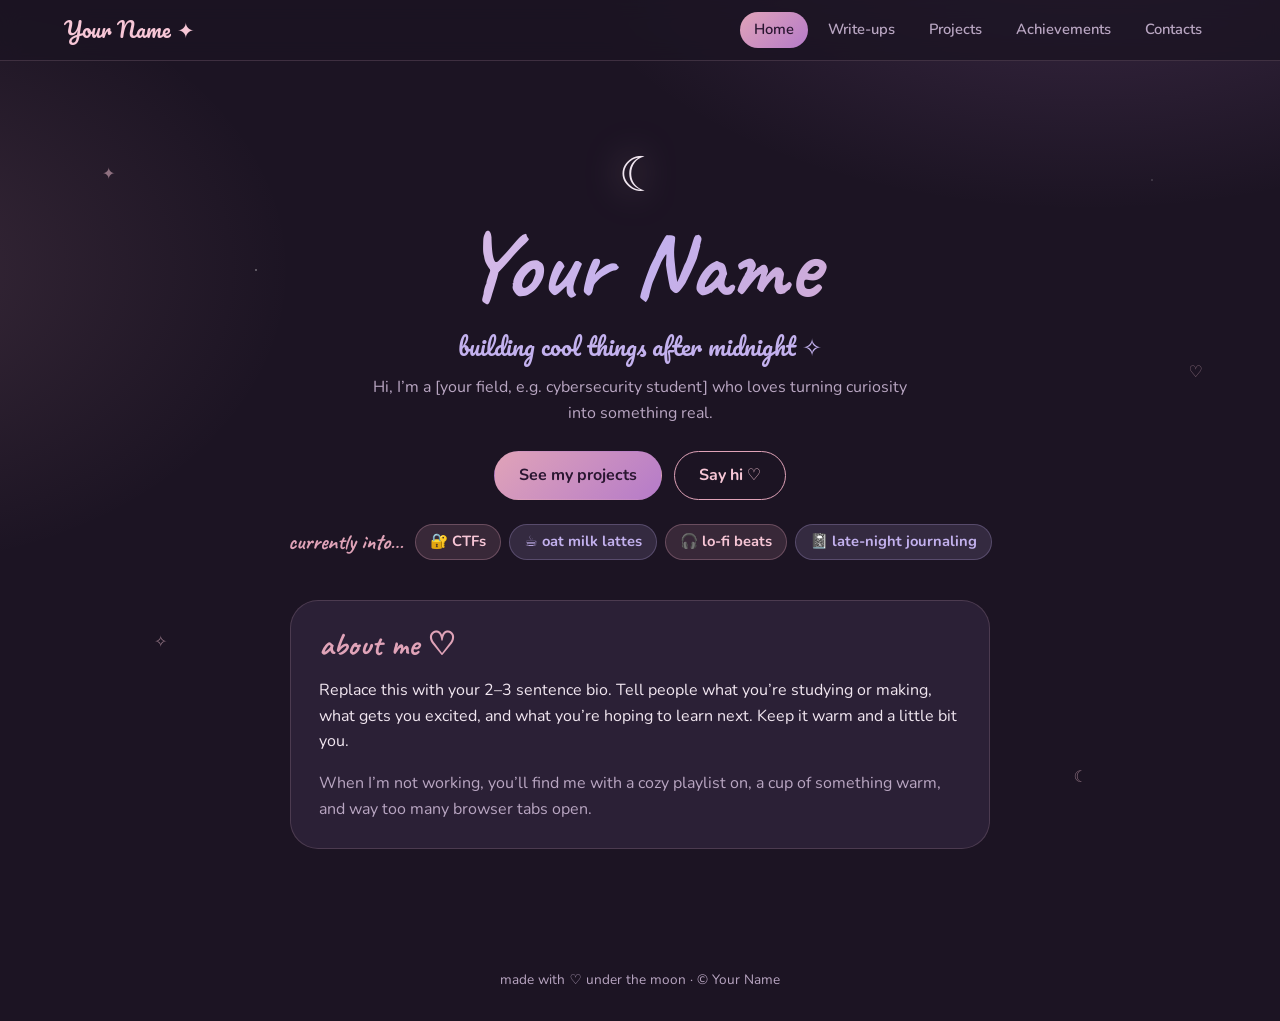
==== Portfolio.html @ 2ff6a471 "Add files via upload" ====
<!DOCTYPE html>
<html lang="en">
<head>
<meta charset="utf-8">
<meta name="viewport" content="width=device-width, initial-scale=1, viewport-fit=cover">
<title>Your Name ✦ Portfolio</title>
<link rel="preconnect" href="https://fonts.googleapis.com">
<link rel="preconnect" href="https://fonts.gstatic.com" crossorigin>
<link href="https://fonts.googleapis.com/css2?family=Caveat:wght@500;700&family=Nunito:wght@400;600;700&family=Pacifico&display=swap" rel="stylesheet">
<style>
:root{
  color-scheme:dark;
  --bg:#1c1423;--bg2:#251a2e;--card:#2b2036;--card2:#33253f;
  --text:#f1e6f0;--muted:#b9a6c2;--rose:#e0a3b8;--blush:#f7c6d6;--lav:#c3b1ee;--orchid:#b57bc9;
  --line:rgba(247,198,214,.16);--glow:0 8px 30px rgba(224,163,184,.28);
  box-sizing:border-box;padding-top:env(safe-area-inset-top,0px);padding-bottom:env(safe-area-inset-bottom,0px);
}
html{scroll-padding-top:env(safe-area-inset-top,0px);scroll-behavior:smooth}
*,*::before,*::after{box-sizing:border-box}
body{margin:0;background:var(--bg);color:var(--text);font-family:'Nunito',system-ui,sans-serif;line-height:1.6;min-height:100vh;
  background-image:
   radial-gradient(900px 500px at 85% -10%,rgba(181,123,201,.22),transparent 60%),
   radial-gradient(700px 500px at -10% 30%,rgba(224,163,184,.14),transparent 60%),
   radial-gradient(1.5px 1.5px at 20% 30%,#fff8,transparent),radial-gradient(1.5px 1.5px at 70% 60%,#fff6,transparent),
   radial-gradient(1px 1px at 40% 80%,#fff7,transparent),radial-gradient(1px 1px at 90% 20%,#fff7,transparent);
  background-attachment:fixed}
body::before{content:"";position:fixed;inset:0 0 auto;height:env(safe-area-inset-top,0px);background:var(--bg);z-index:10}
h1,h2,h3{font-family:'Caveat',cursive;font-weight:700;margin:0;line-height:1.1}
a{color:inherit;text-decoration:none}
header{position:sticky;top:env(safe-area-inset-top,0px);z-index:9;display:flex;flex-wrap:wrap;gap:10px;align-items:center;justify-content:space-between;
  padding:12px 5vw;background:rgba(28,20,35,.82);backdrop-filter:blur(10px);border-bottom:1px solid var(--line)}
.logo{font-family:'Pacifico',cursive;font-size:1.3rem;color:var(--blush)}
nav{display:flex;gap:6px;flex-wrap:wrap}
nav a{padding:6px 14px;border-radius:999px;color:var(--muted);font-weight:600;font-size:.92rem;transition:.2s}
nav a:hover{color:var(--blush);background:rgba(247,198,214,.08)}
nav a.on{background:linear-gradient(135deg,var(--rose),var(--orchid));color:#2a1631}
main{max-width:1050px;margin:0 auto;padding:40px 5vw 70px}
.page{display:none;animation:fade .5s ease}
.page.on{display:block}
@keyframes fade{from{opacity:0;transform:translateY(10px)}to{opacity:1;transform:none}}
.h2{font-size:clamp(2.4rem,6vw,3.4rem);color:var(--blush);margin-bottom:6px}
.sub{color:var(--muted);margin:0 0 26px}
.hero{text-align:center;padding:36px 0 10px;position:relative}
.moon{font-size:3rem;filter:drop-shadow(0 0 18px rgba(247,198,214,.6));animation:float 5s ease-in-out infinite}
@keyframes float{50%{transform:translateY(-8px)}}
.hero h1{font-size:clamp(3.4rem,11vw,6rem);background:linear-gradient(120deg,var(--blush),var(--lav),var(--rose));-webkit-background-clip:text;background-clip:text;color:transparent}
.tag-line{font-family:'Pacifico',cursive;color:var(--lav);font-size:clamp(1.1rem,3vw,1.5rem);margin:8px 0}
.intro{max-width:560px;margin:10px auto;color:var(--muted)}
.btns{display:flex;gap:12px;justify-content:center;flex-wrap:wrap;margin:24px 0}
.btn{display:inline-block;padding:11px 24px;border-radius:999px;font-weight:700;border:1.5px solid var(--rose);cursor:pointer;font:inherit;font-weight:700;transition:.25s;color:var(--blush);background:transparent}
.btn.fill{background:linear-gradient(135deg,var(--rose),var(--orchid));color:#2a1631;border-color:transparent}
.btn:hover{transform:translateY(-2px);box-shadow:var(--glow)}
.about{background:var(--card);border:1px solid var(--line);border-radius:28px;padding:26px 28px;margin:30px auto;max-width:700px;text-align:left}
.about h3{font-size:2rem;color:var(--rose)}
.pill{display:inline-block;padding:3px 12px;border-radius:999px;background:rgba(195,177,238,.14);color:var(--lav);font-size:.8rem;font-weight:700;border:1px solid rgba(195,177,238,.25)}
.pill.pk{background:rgba(224,163,184,.14);color:var(--blush);border-color:rgba(224,163,184,.3)}
.into{display:flex;gap:8px;flex-wrap:wrap;justify-content:center;align-items:center;margin-top:10px}
.into b{font-family:'Caveat',cursive;font-size:1.4rem;color:var(--rose);margin-right:4px}
.into .pill{font-size:.92rem;padding:5px 14px}
.grid{display:grid;grid-template-columns:repeat(auto-fill,minmax(260px,1fr));gap:20px}
.card{background:linear-gradient(160deg,var(--card),var(--card2));border:1px solid var(--line);border-radius:24px;padding:22px;display:flex;flex-direction:column;gap:10px;transition:.25s}
.card:hover{transform:translateY(-4px);box-shadow:var(--glow);border-color:rgba(247,198,214,.4)}
.card h3{font-size:1.8rem;color:var(--blush)}
.card p{margin:0;color:var(--muted);font-size:.95rem}
.date{font-size:.8rem;color:var(--orchid);font-weight:700;letter-spacing:.05em}
.tags{display:flex;gap:6px;flex-wrap:wrap}
.more{margin-top:auto;color:var(--rose);font-weight:700}
.more:hover{color:var(--blush)}
.filters{display:flex;gap:8px;flex-wrap:wrap;margin-bottom:22px}
.filters button{border:1.5px solid var(--line);background:transparent;color:var(--muted);padding:6px 16px;border-radius:999px;cursor:pointer;font:inherit;font-weight:600;font-size:.9rem;transition:.2s}
.filters button:hover{border-color:var(--rose);color:var(--blush)}
.filters button.on{background:var(--rose);color:#2a1631;border-color:var(--rose)}
.links{display:flex;gap:8px;margin-top:auto;flex-wrap:wrap}
.links .btn{padding:6px 16px;font-size:.85rem}
.timeline{position:relative;padding-left:34px;max-width:720px}
.timeline::before{content:"";position:absolute;left:12px;top:6px;bottom:6px;width:2px;background:linear-gradient(var(--rose),var(--lav),transparent)}
.ach{position:relative;background:var(--card);border:1px solid var(--line);border-radius:22px;padding:16px 20px;margin-bottom:16px;transition:.25s}
.ach:hover{box-shadow:var(--glow);transform:translateX(4px)}
.ach .ic{position:absolute;left:-34px;top:14px;width:26px;height:26px;border-radius:50%;background:var(--bg2);border:2px solid var(--rose);display:grid;place-items:center;font-size:.8rem}
.ach h3{font-size:1.6rem;color:var(--blush)}
.ach p{margin:2px 0 0;color:var(--muted);font-size:.93rem}
.cwrap{display:grid;grid-template-columns:repeat(auto-fit,minmax(280px,1fr));gap:24px;align-items:start}
.socials{display:flex;flex-direction:column;gap:12px}
.socials a{display:flex;align-items:center;gap:12px;padding:12px 20px;border-radius:999px;background:var(--card);border:1px solid var(--line);font-weight:700;transition:.25s}
.socials a:hover{box-shadow:var(--glow);transform:translateX(4px);border-color:var(--rose);color:var(--blush)}
form{background:var(--card);border:1px solid var(--line);border-radius:28px;padding:24px;display:flex;flex-direction:column;gap:14px}
label{font-weight:700;font-size:.9rem;color:var(--lav)}
input,textarea{width:100%;margin-top:4px;padding:11px 16px;border-radius:18px;border:1.5px solid var(--line);background:var(--bg2);color:var(--text);font:inherit;outline:none;transition:.2s}
input:focus,textarea:focus{border-color:var(--rose);box-shadow:0 0 0 3px rgba(224,163,184,.18)}
textarea{min-height:110px;resize:vertical}
.thanks{display:none;text-align:center;padding:30px 10px}
.thanks h3{font-size:2.4rem;color:var(--blush)}
footer{text-align:center;color:var(--muted);padding:20px 5vw 30px;font-size:.85rem}
.sp{position:fixed;pointer-events:none;color:var(--blush);opacity:.5;animation:tw 4s ease-in-out infinite;z-index:0}
@keyframes tw{50%{opacity:.1;transform:scale(.6)}}
main,header,footer{position:relative;z-index:1}
@media(prefers-reduced-motion:reduce){*{animation:none!important}}
</style>
</head>
<body>
<span class="sp" style="top:18%;left:8%">✦</span><span class="sp" style="top:40%;right:6%;animation-delay:1s">♡</span>
<span class="sp" style="top:70%;left:12%;animation-delay:2s">✧</span><span class="sp" style="top:85%;right:15%;animation-delay:.5s">☾</span>
<header>
  <a class="logo" href="#home">Your Name ✦</a>
  <nav id="nav">
    <a href="#home">Home</a><a href="#writeups">Write-ups</a><a href="#projects">Projects</a><a href="#achievements">Achievements</a><a href="#contacts">Contacts</a>
  </nav>
</header>
<main>
<section class="page" id="home">
  <div class="hero">
    <div class="moon">☾</div>
    <h1>Your Name</h1>
    <div class="tag-line">building cool things after midnight ✧</div>
    <p class="intro">Hi, I’m a [your field, e.g. cybersecurity student] who loves turning curiosity into something real.</p>
    <div class="btns"><a class="btn fill" href="#projects">See my projects</a><a class="btn" href="#contacts">Say hi ♡</a></div>
    <div class="into"><b>currently into…</b><span class="pill pk">🔐 CTFs</span><span class="pill">☕ oat milk lattes</span><span class="pill pk">🎧 lo-fi beats</span><span class="pill">📓 late-night journaling</span></div>
  </div>
  <div class="about">
    <h3>about me ♡</h3>
    <p>Replace this with your 2–3 sentence bio. Tell people what you’re studying or making, what gets you excited, and what you’re hoping to learn next. Keep it warm and a little bit you.</p>
    <p style="margin-bottom:0;color:var(--muted)">When I’m not working, you’ll find me with a cozy playlist on, a cup of something warm, and way too many browser tabs open.</p>
  </div>
</section>

<section class="page" id="writeups">
  <h2 class="h2">Write-ups</h2><p class="sub">Notes, walkthroughs and things I figured out the hard way.</p>
  <div class="filters" id="wf"></div><div class="grid" id="wg"></div>
</section>

<section class="page" id="projects">
  <h2 class="h2">Projects</h2><p class="sub">Little experiments and bigger builds.</p>
  <div class="grid" id="pg"></div>
</section>

<section class="page" id="achievements">
  <h2 class="h2">Achievements</h2><p class="sub">Small wins and big milestones ✦</p>
  <div class="timeline" id="at"></div>
</section>

<section class="page" id="contacts">
  <h2 class="h2">Say hi ♡</h2><p class="sub">I’d love to hear from you. Collabs, questions, or just good music recs.</p>
  <div class="cwrap">
    <div class="socials">
      <a href="mailto:you@example.com">💌 you@example.com</a>
      <a href="https://linkedin.com/" target="_blank" rel="noopener">💼 LinkedIn</a>
      <a href="https://github.com/" target="_blank" rel="noopener">🐙 GitHub</a>
      <a href="https://instagram.com/" target="_blank" rel="noopener">📸 Instagram</a>
      <a href="https://x.com/" target="_blank" rel="noopener">🕊️ X / Twitter</a>
    </div>
    <div>
      <form id="cf">
        <label>Name<input required placeholder="Your name"></label>
        <label>Email<input type="email" required placeholder="you@example.com"></label>
        <label>Message<textarea required placeholder="Write something sweet…"></textarea></label>
        <button class="btn fill" type="submit">Send message ✦</button>
      </form>
      <div class="thanks card" id="ty"><h3>Thank you! ♡</h3><p>Your message is on its way. I’ll get back to you soon.</p></div>
    </div>
  </div>
</section>
</main>
<footer>made with ♡ under the moon · © Your Name</footer>
<script>
const W=[
["Beginner’s Guide to Your First CTF","Mar 2026","What I wish I knew before my first capture-the-flag: tools, mindset and snacks.",["CTF","Beginner"]],
["Cracking a Classic Crypto Challenge","Feb 2026","A step-by-step walkthrough of a substitution cipher challenge.",["CTF","Crypto"]],
["My Cozy Dev Setup","Jan 2026","Terminal themes, fonts and the playlist that keeps me focused.",["Life","Tools"]],
["Intro to Web Security Basics","Dec 2025","XSS, CSRF and SQLi explained without the jargon overload.",["Web","Beginner"]],
["Journaling for Learning","Nov 2025","How a nightly notebook habit made me better at retaining new skills.",["Life"]],
["Lab Notes: Setting Up a Home Lab","Oct 2025","Virtual machines, networking and breaking things safely.",["Tools","Web"]]];
const P=[
["Starlight Notes","A cozy markdown note-taking app with moon-phase themes.",["JavaScript","CSS","IndexedDB"]],
["Packet Pal","A friendly network traffic visualizer for learning how data moves.",["Python","Scapy","Flask"]],
["CTF Tracker","Track challenges, flags and write-ups for your team.",["React","Node","SQLite"]],
["Mood Moon","A tiny mood journal that charts your month as moon phases.",["HTML","CSS","JS"]],
["Password Sparkle","A strength checker that teaches you why a password is weak.",["TypeScript","Vite"]],
["Lo-fi Radio","A pastel web player with sleepy playlists and a rain mode.",["Web Audio","Svelte"]]];
const A=[
["🏆","CTF Competition: Top 10","Oct 2026","Placed in the top 10 out of 300+ teams."],
["📜","Security+ Certification","Aug 2026","Passed my first industry certification."],
["🎓","Dean’s List","May 2026","Recognised for academic excellence."],
["🚀","First Open-Source Contribution","Mar 2026","Had a pull request merged into a project I love."],
["🎤","Spoke at a Student Tech Meetup","Jan 2026","Gave my first ever talk on web security basics."],
["⭐","Scholarship Recipient","Sep 2025","Awarded a scholarship for women in tech."],
["🌸","Started This Portfolio","Today","A little corner of the internet that’s all mine."]];
const $=s=>document.querySelector(s);
const pills=(a,c)=>a.map(t=>`<span class="pill ${c||''}">${t}</span>`).join('');
let tag='All';
function wr(){
  const tags=['All',...new Set(W.flatMap(w=>w[3]))];
  $('#wf').innerHTML=tags.map(t=>`<button class="${t===tag?'on':''}" data-t="${t}">${t}</button>`).join('');
  $('#wg').innerHTML=W.filter(w=>tag==='All'||w[3].includes(tag)).map(w=>`<article class="card"><span class="date">${w[1]}</span><h3>${w[0]}</h3><p>${w[2]}</p><div class="tags">${pills(w[3])}</div><a class="more" href="https://example.com" target="_blank" rel="noopener">Read more →</a></article>`).join('');
}
$('#wf').addEventListener('click',e=>{const b=e.target.closest('button');if(b){tag=b.dataset.t;wr()}});
wr();
$('#pg').innerHTML=P.map(p=>`<article class="card"><h3>${p[0]}</h3><p>${p[1]}</p><div class="tags">${pills(p[2],'pk')}</div><div class="links"><a class="btn" href="https://github.com/" target="_blank" rel="noopener">GitHub</a><a class="btn fill" href="https://example.com" target="_blank" rel="noopener">Demo</a></div></article>`).join('');
$('#at').innerHTML=A.map(a=>`<div class="ach"><span class="ic">✦</span><span class="date">${a[2]}</span><h3>${a[0]} ${a[1]}</h3><p>${a[3]}</p></div>`).join('');
$('#cf').addEventListener('submit',e=>{e.preventDefault();e.target.style.display='none';$('#ty').style.display='block'});
const pages=['home','writeups','projects','achievements','contacts'];
function route(){
  let h=location.hash.slice(1);if(!pages.includes(h))h='home';
  pages.forEach(p=>$('#'+p).classList.toggle('on',p===h));
  document.querySelectorAll('#nav a').forEach(a=>a.classList.toggle('on',a.getAttribute('href')==='#'+h));
  window.scrollTo(0,0);
}
addEventListener('hashchange',route);route();
</script>
</body>
</html>
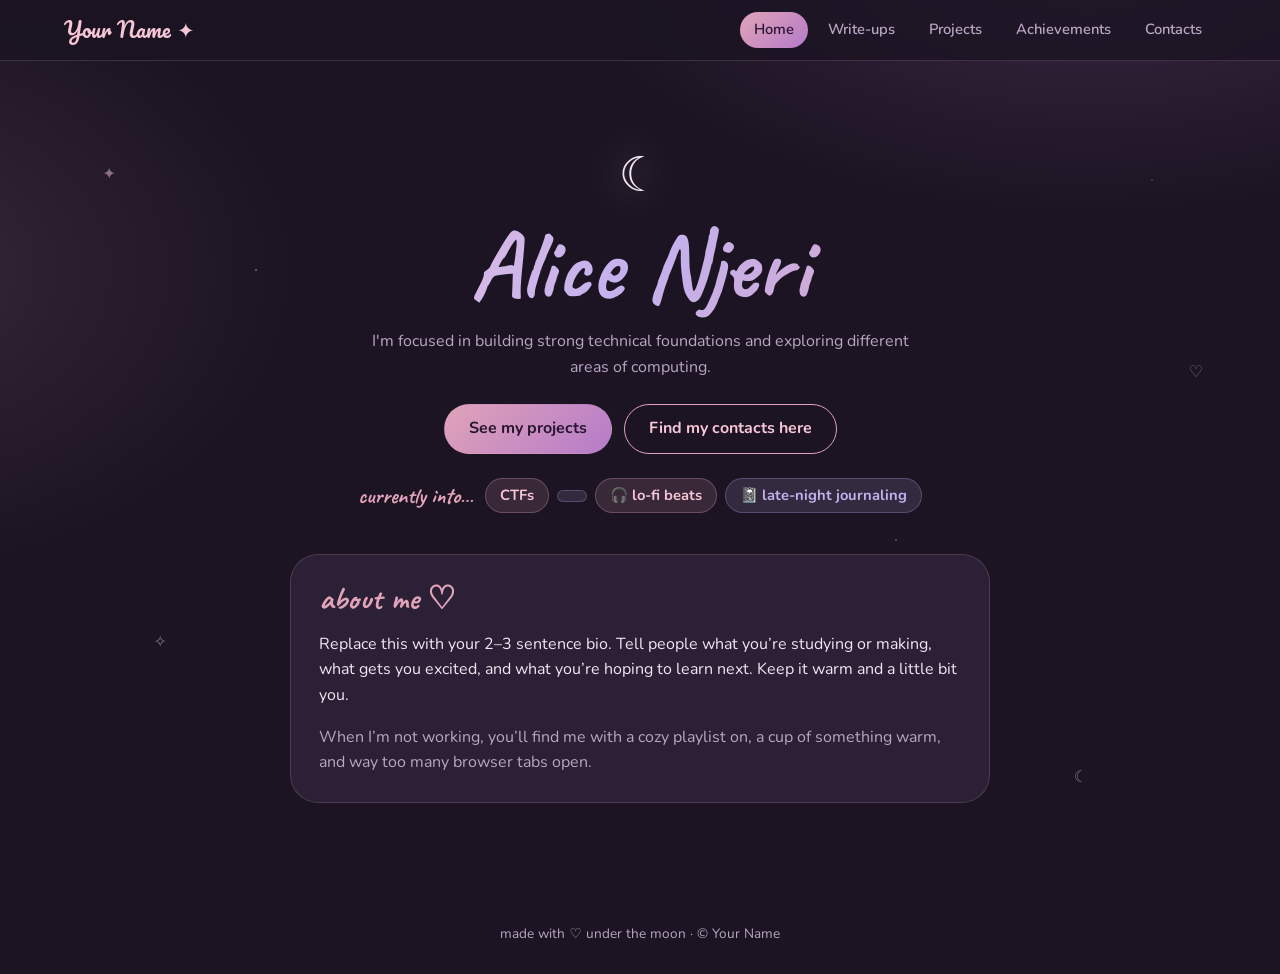
==== commit f5c0925b: "Update Portfolio.html" ====
--- a/Portfolio.html
+++ b/Portfolio.html
@@ -3,7 +3,7 @@
 <head>
 <meta charset="utf-8">
 <meta name="viewport" content="width=device-width, initial-scale=1, viewport-fit=cover">
-<title>Your Name ✦ Portfolio</title>
+<title> Alice Njeri ✦ Web Portfolio</title>
 <link rel="preconnect" href="https://fonts.googleapis.com">
 <link rel="preconnect" href="https://fonts.gstatic.com" crossorigin>
 <link href="https://fonts.googleapis.com/css2?family=Caveat:wght@500;700&family=Nunito:wght@400;600;700&family=Pacifico&display=swap" rel="stylesheet">
@@ -110,11 +110,11 @@
 <section class="page" id="home">
   <div class="hero">
     <div class="moon">☾</div>
-    <h1>Your Name</h1>
-    <div class="tag-line">building cool things after midnight ✧</div>
-    <p class="intro">Hi, I’m a [your field, e.g. cybersecurity student] who loves turning curiosity into something real.</p>
-    <div class="btns"><a class="btn fill" href="#projects">See my projects</a><a class="btn" href="#contacts">Say hi ♡</a></div>
-    <div class="into"><b>currently into…</b><span class="pill pk">🔐 CTFs</span><span class="pill">☕ oat milk lattes</span><span class="pill pk">🎧 lo-fi beats</span><span class="pill">📓 late-night journaling</span></div>
+    <h1>Alice Njeri</h1>
+    <div class="tag-line"> </div>
+    <p class="intro">I'm focused in building strong technical foundations and exploring different areas of computing.</p>
+    <div class="btns"><a class="btn fill" href="#projects">See my projects</a><a class="btn" href="#contacts">Find my contacts here</a></div>
+    <div class="into"><b>currently into…</b><span class="pill pk">CTFs</span><span class="pill"></span><span class="pill pk">🎧 lo-fi beats</span><span class="pill">📓 late-night journaling</span></div>
   </div>
   <div class="about">
     <h3>about me ♡</h3>
